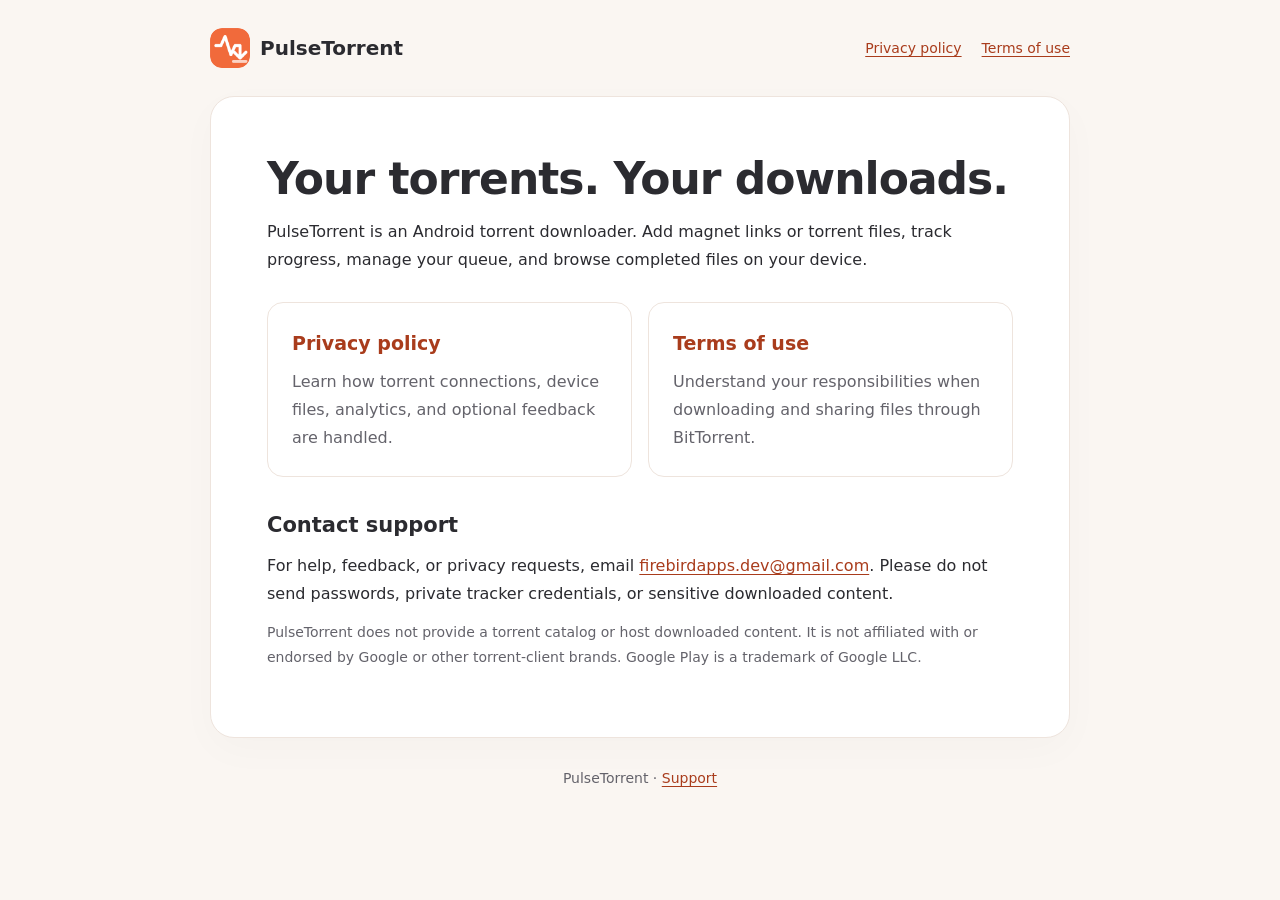
==== index.html @ 2f4f1fb6 "Add files via upload" ====
<!doctype html>
<html lang="en">
<head>
  <meta charset="utf-8">
  <meta name="viewport" content="width=device-width, initial-scale=1">
  <meta name="description" content="Privacy policy, terms of use, and support for PulseTorrent, an Android torrent downloader.">
  <title>PulseTorrent · Privacy, terms &amp; support</title>
  <link rel="canonical" href="https://firebirdapps.com/pulsetorrent/">
  <link rel="stylesheet" href="styles.css">
  <link rel="icon" type="image/png" href="assets/app-icon.png">
</head>
<body>
  <a class="skip" href="#main">Skip to content</a>
  <header>
    <a class="brand" href="index.html"><img class="brand-icon" src="assets/app-icon.png" width="40" height="40" alt="">PulseTorrent</a>
    <nav aria-label="Main navigation"><a href="privacy-policy.html">Privacy policy</a><a href="terms-of-use.html">Terms of use</a></nav>
  </header>
  <main id="main">
    <h1>Your torrents. Your downloads.</h1>
    <p>PulseTorrent is an Android torrent downloader. Add magnet links or torrent files, track progress, manage your queue, and browse completed files on your device.</p>
    <div class="cards">
      <a class="card" href="privacy-policy.html"><strong>Privacy policy</strong><span>Learn how torrent connections, device files, analytics, and optional feedback are handled.</span></a>
      <a class="card" href="terms-of-use.html"><strong>Terms of use</strong><span>Understand your responsibilities when downloading and sharing files through BitTorrent.</span></a>
    </div>
    <h2>Contact support</h2>
    <p>For help, feedback, or privacy requests, email <a href="mailto:firebirdapps.dev@gmail.com?subject=PulseTorrent%20support">firebirdapps.dev@gmail.com</a>. Please do not send passwords, private tracker credentials, or sensitive downloaded content.</p>
    <p class="meta">PulseTorrent does not provide a torrent catalog or host downloaded content. It is not affiliated with or endorsed by Google or other torrent-client brands. Google Play is a trademark of Google LLC.</p>
  </main>
  <footer>PulseTorrent · <a href="mailto:firebirdapps.dev@gmail.com?subject=PulseTorrent%20support">Support</a></footer>
</body>
</html>
---- styles.css ----
:root { color-scheme: light; --ink: #2b2b30; --muted: #64636b; --accent: #ed6737; --link: #a93c1c; --paper: #fff; --bg: #faf6f2; --border: #eee4dd; }
* { box-sizing: border-box; }
body { margin: 0; background: var(--bg); color: var(--ink); font-family: system-ui, -apple-system, BlinkMacSystemFont, "Segoe UI", sans-serif; line-height: 1.75; }
a { color: var(--link); text-underline-offset: 3px; overflow-wrap: anywhere; }
a:hover { color: #742810; }
a:focus-visible { outline: 3px solid var(--accent); outline-offset: 5px; border-radius: 2px; }
.skip { position: absolute; top: -100px; left: 16px; padding: 8px 16px; background: white; z-index: 1; }
.skip:focus { top: 8px; }
header, main, footer { width: min(100% - 40px, 860px); margin-inline: auto; }
header { padding-block: 28px; display: flex; align-items: center; justify-content: space-between; flex-wrap: wrap; gap: 16px; }
.brand { display: inline-flex; align-items: center; gap: 10px; color: var(--ink); font-size: 20px; font-weight: 800; text-decoration: none; }
.brand-icon { display: block; flex-shrink: 0; width: 40px; height: 40px; object-fit: contain; border-radius: 12px; }
nav { display: flex; gap: 20px; flex-wrap: wrap; font-size: 14px; }
nav a[aria-current="page"] { font-weight: 700; }
main { background: var(--paper); padding: clamp(24px, 5vw, 56px); border: 1px solid var(--border); border-radius: 24px; box-shadow: 0 12px 40px #35261d06; overflow-wrap: anywhere; }
h1 { font-size: clamp(30px, 6vw, 44px); letter-spacing: -1px; line-height: 1.2; margin: 0 0 12px; }
h2 { font-size: 21px; line-height: 1.4; margin: 34px 0 10px; scroll-margin-top: 24px; }
p { margin: 12px 0; }
li { margin-block: 7px; }
.meta, footer { color: var(--muted); font-size: 14px; }
.summary { background: var(--bg); border-left: 4px solid var(--accent); padding: 14px 20px; margin-block: 24px; border-radius: 0 12px 12px 0; }
.cards { display: grid; grid-template-columns: repeat(auto-fit, minmax(min(100%, 240px), 1fr)); gap: 16px; margin-block: 28px; }
.card { display: block; padding: 24px; border: 1px solid var(--border); border-radius: 16px; text-decoration: none; color: var(--ink); transition: background .15s ease, border-color .15s ease; }
.card:hover { background: var(--bg); border-color: #d6b5a6; }
.card strong { font-size: 19px; color: var(--link); }
.card span { display: block; margin-top: 8px; color: var(--muted); }
footer { padding-block: 28px 40px; text-align: center; }
@media (max-width: 420px) { header, main, footer { width: calc(100% - 24px); } nav { gap: 14px; } }
@media print { body, main { background: white; } header, footer, .skip { display: none; } main { width: 100%; border: 0; box-shadow: none; padding: 0; } a { color: inherit; } }
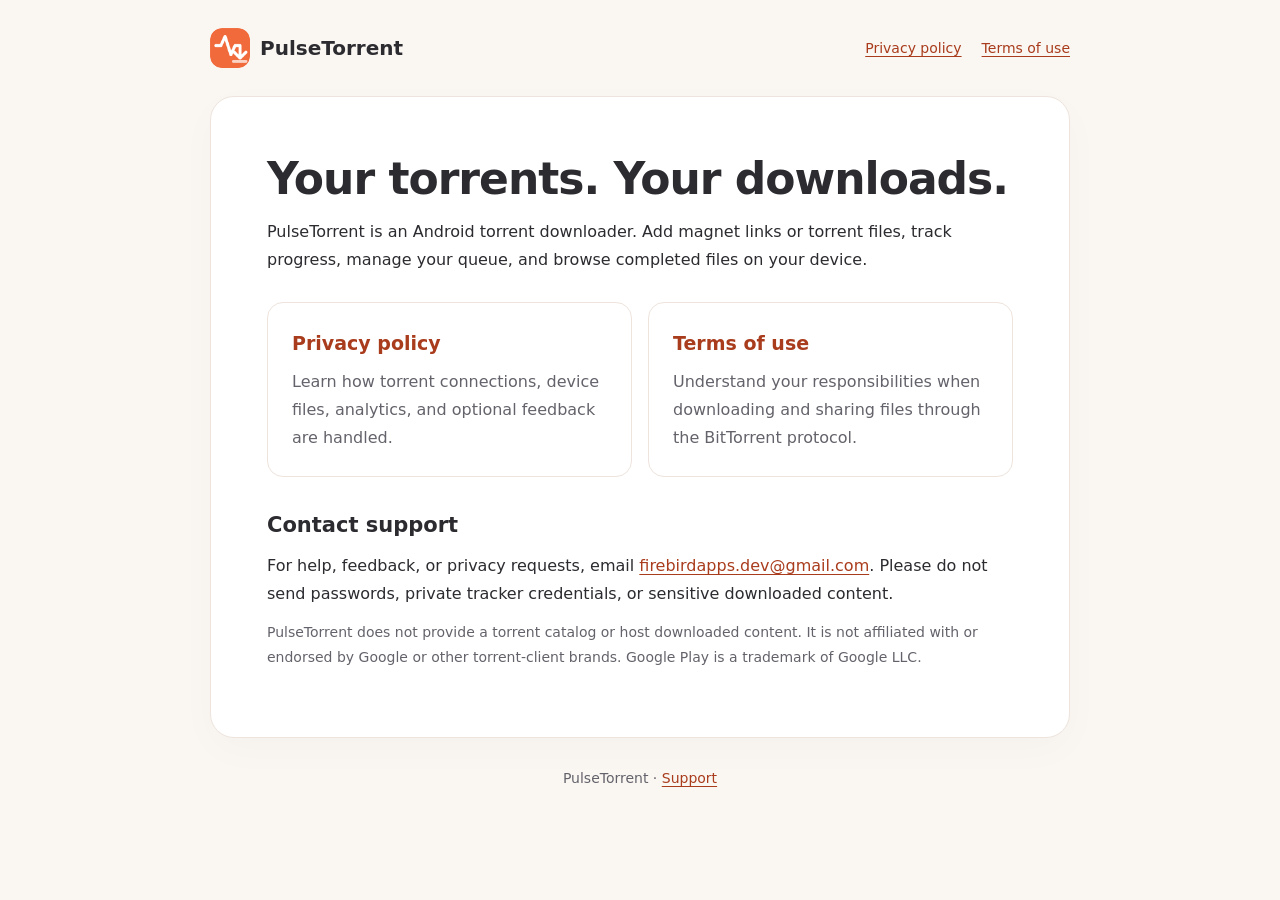
==== commit de14b053: "Add files via upload" ====
--- a/index.html
+++ b/index.html
@@ -20,7 +20,7 @@
     <p>PulseTorrent is an Android torrent downloader. Add magnet links or torrent files, track progress, manage your queue, and browse completed files on your device.</p>
     <div class="cards">
       <a class="card" href="privacy-policy.html"><strong>Privacy policy</strong><span>Learn how torrent connections, device files, analytics, and optional feedback are handled.</span></a>
-      <a class="card" href="terms-of-use.html"><strong>Terms of use</strong><span>Understand your responsibilities when downloading and sharing files through BitTorrent.</span></a>
+      <a class="card" href="terms-of-use.html"><strong>Terms of use</strong><span>Understand your responsibilities when downloading and sharing files through the BitTorrent protocol.</span></a>
     </div>
     <h2>Contact support</h2>
     <p>For help, feedback, or privacy requests, email <a href="mailto:firebirdapps.dev@gmail.com?subject=PulseTorrent%20support">firebirdapps.dev@gmail.com</a>. Please do not send passwords, private tracker credentials, or sensitive downloaded content.</p>
